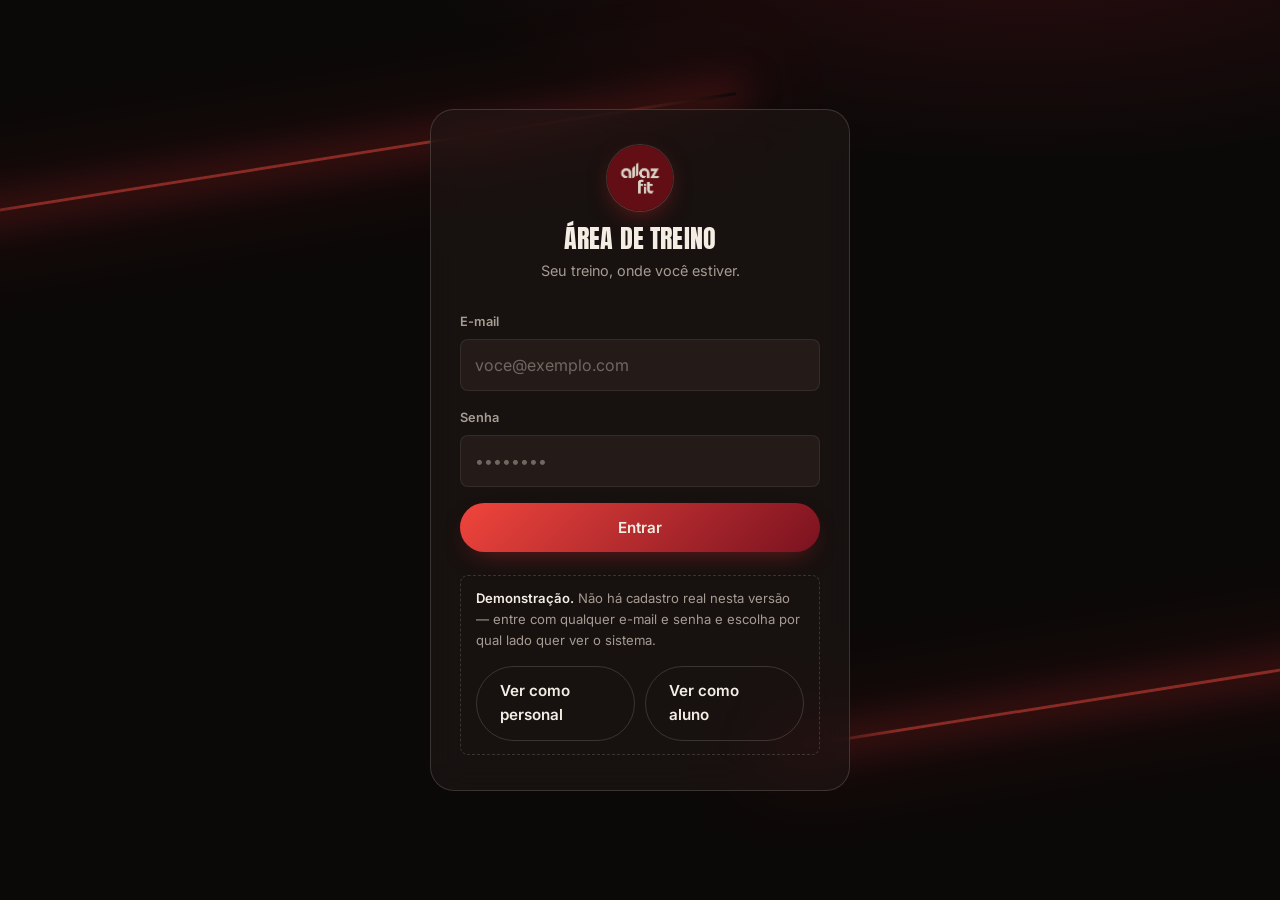
==== app/index.html @ dbc93b49 "Adiciona prototipo visual da area de treino Cinco telas navegaveis com dados ficticios, sem banco e " ====
<!doctype html>
<html lang="pt-BR">
<head>
<meta charset="utf-8">
<meta name="viewport" content="width=device-width,initial-scale=1">
<meta name="theme-color" content="#0B0908">
<title>Entrar — Área de Treino Allaz Fit</title>
<link rel="icon" href="../assets/logo.jpg">
<link rel="preconnect" href="https://fonts.googleapis.com">
<link rel="preconnect" href="https://fonts.gstatic.com" crossorigin>
<link href="https://fonts.googleapis.com/css2?family=Anton&family=Inter:wght@400;500;600;700&family=JetBrains+Mono:wght@400;500&display=swap" rel="stylesheet">
<link rel="stylesheet" href="css/app.css">
</head>
<body class="app">

<main class="login">
  <div class="login__faixa login__faixa--1" aria-hidden="true"></div>
  <div class="login__faixa login__faixa--2" aria-hidden="true"></div>

  <div class="login__caixa">
    <div class="login__marca">
      <img src="../assets/logo.jpg" alt="Allaz Fit">
      <div>
        <h1 class="login__titulo">Área de treino</h1>
        <p class="login__sub">Seu treino, onde você estiver.</p>
      </div>
    </div>

    <form id="form">
      <label class="campo">
        <span class="campo__rotulo">E-mail</span>
        <input type="email" id="email" autocomplete="username" placeholder="voce@exemplo.com" required>
      </label>

      <label class="campo">
        <span class="campo__rotulo">Senha</span>
        <input type="password" id="senha" autocomplete="current-password" placeholder="••••••••" required>
      </label>

      <button class="b b--primario b--bloco" type="submit">Entrar</button>
    </form>

    <div class="demo-aviso">
      <b>Demonstração.</b> Não há cadastro real nesta versão — entre com qualquer
      e-mail e senha e escolha por qual lado quer ver o sistema.
      <div style="display:flex;gap:.6rem;margin-top:.9rem;flex-wrap:wrap">
        <a class="b b--fantasma" style="flex:1;min-width:130px" href="personal.html">Ver como personal</a>
        <a class="b b--fantasma" style="flex:1;min-width:130px" href="treino.html">Ver como aluno</a>
      </div>
    </div>
  </div>
</main>

<script type="module">
  // No protótipo o login não valida nada: ele existe para mostrar o formato.
  // Quem digita um e-mail com "aluno" entra pelo lado do aluno; o resto, pelo
  // do personal — assim dá para demonstrar os dois caminhos sem explicar nada.
  document.getElementById('form').addEventListener('submit', (e) => {
    e.preventDefault();
    const email = document.getElementById('email').value.toLowerCase();
    const destino = email.includes('aluno') ? 'treino.html' : 'personal.html';
    window.location.href = destino;
  });
</script>

</body>
</html>
---- app/css/app.css ----
/* =========================================================
   ALLAZ FIT — Área de treino (protótipo visual)
   Herda os tokens do site institucional. O layout, porém, é de
   aplicativo: a área do personal é densa e administrativa; a do
   aluno é um placar, lido de pé com o celular na mão.
   ========================================================= */

@import url('../../css/style.css');

:root{
  --app-topo-h:60px;
  --app-nav-h:68px;
  --app-max:760px;
  --app-max-wide:1100px;
}

/* ---------- ESTRUTURA ---------- */

body.app{
  background:
    radial-gradient(ellipse 70% 40% at 80% -10%, rgba(122,18,32,.30), transparent 70%),
    var(--ink);
  min-height:100svh;
}

.app-topo{
  position:sticky;top:0;z-index:50;
  height:var(--app-topo-h);
  display:flex;align-items:center;gap:1rem;
  padding-inline:var(--gutter);
  background:rgba(11,9,8,.82);
  backdrop-filter:blur(14px) saturate(140%);
  border-bottom:1px solid var(--line);
}
.app-topo__marca{display:flex;align-items:center;gap:.7rem;min-width:0}
.app-topo__marca img{width:34px;height:34px;border-radius:50%;object-fit:cover;flex:none;
  box-shadow:0 0 0 1px var(--line-strong)}
.app-topo__titulo{
  font-family:var(--f-display);font-size:1.05rem;letter-spacing:.02em;
  text-transform:uppercase;color:var(--bone);
  white-space:nowrap;overflow:hidden;text-overflow:ellipsis;
}
.app-topo__sub{font-size:var(--fs-xs);color:var(--smoke-2);margin-top:-2px}
.app-topo__acoes{margin-left:auto;display:flex;align-items:center;gap:.5rem;flex:none}

.app-voltar{
  display:inline-flex;align-items:center;gap:.45rem;
  font-size:.86rem;font-weight:600;color:var(--smoke);
  padding:.5rem .2rem;
}
.app-voltar:hover{color:var(--bone)}
.app-voltar svg{width:1.05em;height:1.05em}

.app-conteudo{
  width:100%;max-width:var(--app-max);margin-inline:auto;
  padding-inline:var(--gutter);
  padding-block:1.6rem calc(var(--app-nav-h) + 2.5rem);
}
.app-conteudo--wide{max-width:var(--app-max-wide)}

/* ---------- NAVEGAÇÃO DO ALUNO ---------- */

.app-nav{
  position:fixed;inset-inline:0;bottom:0;z-index:60;
  height:var(--app-nav-h);
  display:grid;grid-template-columns:repeat(4,1fr);
  background:rgba(16,12,11,.92);
  backdrop-filter:blur(16px) saturate(140%);
  border-top:1px solid var(--line);
  padding-bottom:env(safe-area-inset-bottom);
}
.app-nav button{
  display:flex;flex-direction:column;align-items:center;justify-content:center;gap:.25rem;
  font-size:.7rem;font-weight:600;letter-spacing:.02em;
  color:var(--smoke-2);
  position:relative;
  transition:color var(--t-fast);
  cursor:pointer;
}
.app-nav button svg{width:21px;height:21px;stroke-width:1.7}
.app-nav button:hover{color:var(--smoke)}
.app-nav button[aria-current="true"]{color:var(--ember-2)}
/* A luz acesa marca onde você está — mesmo motivo das faixas do site. */
.app-nav button[aria-current="true"]::before{
  content:'';position:absolute;top:0;left:22%;right:22%;height:2px;
  background:var(--ember-2);
  box-shadow:0 0 10px 1px var(--ember-glow);
}

/* ---------- CABEÇALHOS DE SEÇÃO ---------- */

.tela-titulo{
  font-family:var(--f-display);font-size:clamp(1.7rem,5vw,2.3rem);
  text-transform:uppercase;color:var(--bone);line-height:1;
}
.tela-sub{color:var(--smoke);margin-top:.5rem;font-size:.95rem;max-width:52ch}
.tela-cabecalho{margin-bottom:1.6rem}

.secao-rotulo{
  font-family:var(--f-mono);font-size:var(--fs-xs);letter-spacing:.16em;
  text-transform:uppercase;color:var(--smoke-2);
  margin:2rem 0 .9rem;
}

/* ---------- BOTÕES ---------- */

.b{
  display:inline-flex;align-items:center;justify-content:center;gap:.55em;
  min-height:48px;padding:.8em 1.5em;border-radius:999px;
  font-weight:600;font-size:.95rem;cursor:pointer;
  transition:transform var(--t-fast),box-shadow var(--t-fast),
             background var(--t-fast),border-color var(--t-fast),color var(--t-fast);
}
.b svg{width:1.15em;height:1.15em;flex:none}
.b--primario{
  background:linear-gradient(135deg,var(--ember-2),var(--wine));
  color:var(--bone);
  box-shadow:0 10px 26px -12px var(--ember-glow);
}
.b--primario:hover{transform:translateY(-2px);box-shadow:0 16px 32px -12px var(--ember-glow)}
.b--fantasma{border:1.5px solid var(--line-strong);color:var(--bone)}
.b--fantasma:hover{border-color:var(--ember-2);background:var(--ember-soft)}
.b--sutil{color:var(--smoke);padding:.6em .9em;min-height:40px;font-size:.88rem}
.b--sutil:hover{color:var(--bone);background:var(--surface-2)}
.b--perigo:hover{color:var(--ember-2);background:var(--ember-soft)}
.b--bloco{width:100%}
.b:disabled{opacity:.45;cursor:not-allowed;transform:none;box-shadow:none}

.b--icone{
  min-height:38px;width:38px;padding:0;border-radius:var(--r-sm);
  color:var(--smoke-2);flex:none;
}
.b--icone:hover{color:var(--bone);background:var(--surface-2)}
.b--icone svg{width:17px;height:17px}

/* ---------- CAMPOS ---------- */

.campo{display:block;margin-bottom:1rem}
.campo__rotulo{
  display:block;font-size:.8rem;font-weight:600;color:var(--smoke);
  margin-bottom:.4rem;
}
.campo input,.campo textarea,.campo select{
  width:100%;
  /* 16px é o mínimo: abaixo disso o Safari do iPhone dá zoom ao focar,
     o que atrapalha justamente no meio do treino. */
  font-size:16px;
  padding:.75rem .9rem;
  background:var(--surface-2);
  border:1px solid var(--line);
  border-radius:var(--r-sm);
  color:var(--bone);
  transition:border-color var(--t-fast),background var(--t-fast);
}
.campo input::placeholder,.campo textarea::placeholder{color:var(--smoke-2)}
.campo input:focus,.campo textarea:focus,.campo select:focus{
  border-color:var(--ember-2);background:var(--surface);
}
.campo textarea{resize:vertical;min-height:76px;line-height:1.55}
.campo__dica{font-size:var(--fs-xs);color:var(--smoke-2);margin-top:.4rem;line-height:1.5}

.campo-linha{display:grid;gap:.8rem}
.campo-linha--2{grid-template-columns:1fr 1fr}
.campo-linha--3{grid-template-columns:1fr 1fr 1fr}
.campo-linha .campo{margin-bottom:0}

/* ---------- AVISOS E VAZIOS ---------- */

.aviso{
  padding:.85rem 1rem;border-radius:var(--r-sm);
  background:var(--ember-soft);border:1px solid rgba(212,42,48,.35);
  color:var(--bone);font-size:.9rem;line-height:1.55;
}
.aviso--ok{background:rgba(72,160,102,.12);border-color:rgba(72,160,102,.4)}

.vazio{
  text-align:center;color:var(--smoke);
  padding:3rem 1.5rem;
  border:1px dashed var(--line-strong);border-radius:var(--r);
  line-height:1.6;
}
.vazio strong{display:block;color:var(--bone);font-size:1.05rem;margin-bottom:.4rem;font-weight:600}

/* ---------- ETIQUETAS ---------- */

.chip{
  display:inline-flex;align-items:center;gap:.4em;
  font-family:var(--f-mono);font-size:var(--fs-xs);letter-spacing:.08em;
  text-transform:uppercase;
  padding:.3em .7em;border-radius:999px;
  border:1px solid var(--line-strong);color:var(--smoke);
  white-space:nowrap;
}
.chip--ativo{
  color:var(--ember-2);border-color:rgba(212,42,48,.45);background:var(--ember-soft);
}
.chip--alerta{color:#E8B84B;border-color:rgba(232,184,75,.4)}

/* ---------- LISTA DE ALUNOS (área do personal) ---------- */

.lista{display:flex;flex-direction:column;gap:.5rem}

.aluno-linha{
  display:flex;align-items:center;gap:1rem;
  padding:.9rem 1.1rem;
  background:var(--surface);
  border:1px solid var(--line);
  border-radius:var(--r);
  transition:border-color var(--t-fast),background var(--t-fast),transform var(--t-fast);
}
.aluno-linha:hover{border-color:var(--line-strong);background:var(--surface-2);transform:translateX(2px)}
.aluno-linha__inicial{
  width:42px;height:42px;border-radius:50%;flex:none;
  display:grid;place-items:center;
  font-family:var(--f-display);font-size:1.05rem;color:var(--bone);
  background:linear-gradient(140deg,var(--wine),var(--wine-2));
  box-shadow:inset 0 0 0 1px var(--line-strong);
}
.aluno-linha__corpo{min-width:0;flex:1}
.aluno-linha__nome{font-weight:600;color:var(--bone);font-size:1rem}
.aluno-linha__meta{font-size:.82rem;color:var(--smoke-2);margin-top:.15rem}
.aluno-linha__seta{color:var(--smoke-2);flex:none}
.aluno-linha__seta svg{width:18px;height:18px}

.busca{position:relative;margin-bottom:1.2rem}
.busca svg{
  position:absolute;left:.95rem;top:50%;transform:translateY(-50%);
  width:17px;height:17px;color:var(--smoke-2);pointer-events:none;
}
.busca input{
  width:100%;font-size:16px;
  padding:.8rem 1rem .8rem 2.7rem;
  background:var(--surface);border:1px solid var(--line);
  border-radius:999px;color:var(--bone);
}
.busca input:focus{border-color:var(--ember-2)}
.busca input::placeholder{color:var(--smoke-2)}

.barra-acao{
  display:flex;gap:.7rem;align-items:center;flex-wrap:wrap;
  margin-bottom:1.4rem;
}

/* ---------- CARTÕES DE PLANO ---------- */

.plano-cartao{
  background:var(--surface);border:1px solid var(--line);
  border-radius:var(--r);padding:1.1rem 1.2rem;
  display:flex;flex-direction:column;gap:.8rem;
}
.plano-cartao--ativo{
  border-color:rgba(212,42,48,.35);
  background:linear-gradient(180deg,rgba(212,42,48,.07),transparent 55%),var(--surface);
}
.plano-cartao__topo{display:flex;align-items:flex-start;gap:.8rem}
.plano-cartao__nome{font-weight:600;color:var(--bone);font-size:1.05rem;flex:1}
.plano-cartao__meta{font-size:.85rem;color:var(--smoke);margin-top:.2rem}
.plano-cartao__rodape{display:flex;gap:.6rem;flex-wrap:wrap}

/* ---------- ABAS ---------- */

.abas{
  display:flex;gap:.3rem;
  border-bottom:1px solid var(--line);
  margin-bottom:1.5rem;
}
.abas button{
  padding:.75rem 1.1rem;font-size:.92rem;font-weight:600;
  color:var(--smoke-2);position:relative;cursor:pointer;
  transition:color var(--t-fast);
}
.abas button:hover{color:var(--smoke)}
.abas button[aria-selected="true"]{color:var(--bone)}
.abas button[aria-selected="true"]::after{
  content:'';position:absolute;left:0;right:0;bottom:-1px;height:2px;
  background:var(--ember-2);box-shadow:0 0 10px var(--ember-glow);
}

/* =========================================================
   ÁREA DO ALUNO — o placar
   ========================================================= */

/* --- Cartão de divisão (tela Hoje) --- */

.divisao-cartao{
  position:relative;
  display:block;
  padding:1.3rem 1.3rem 1.3rem 1.6rem;
  background:linear-gradient(110deg,var(--surface-2),var(--surface));
  border:1px solid var(--line);
  border-radius:var(--r);
  overflow:hidden;
  transition:border-color var(--t-fast),transform var(--t-fast);
}
.divisao-cartao:hover{border-color:var(--line-strong);transform:translateY(-2px)}
/* A régua acesa à esquerda: a faixa de LED do site, agora dizendo algo. */
.divisao-cartao::before{
  content:'';position:absolute;left:0;top:14%;bottom:14%;width:3px;
  background:var(--ember-2);
  box-shadow:0 0 14px 2px var(--ember-glow);
  border-radius:0 2px 2px 0;
}
.divisao-cartao--frio::before{
  background:var(--smoke-2);box-shadow:none;opacity:.5;
}
.divisao-cartao__topo{display:flex;align-items:baseline;gap:.8rem;flex-wrap:wrap}
.divisao-cartao__letra{
  font-family:var(--f-display);font-size:2.1rem;line-height:.9;
  color:var(--bone);text-transform:uppercase;
}
.divisao-cartao__foco{color:var(--smoke);font-size:1rem;flex:1;min-width:0}
.divisao-cartao__rodape{
  display:flex;align-items:center;gap:.9rem;flex-wrap:wrap;
  margin-top:.9rem;font-size:.84rem;color:var(--smoke-2);
}
.divisao-cartao__quando{
  font-family:var(--f-mono);font-size:var(--fs-xs);letter-spacing:.06em;
  text-transform:uppercase;
}
.divisao-cartao__quando--atrasado{color:#E8B84B}

/* --- Faixa de exercício (tela Treino) --- */

.exercicio{
  position:relative;
  padding:1.2rem 0 1.3rem 1.1rem;
  border-bottom:1px solid var(--line);
}
.exercicio:last-of-type{border-bottom:0}
.exercicio::before{
  content:'';position:absolute;left:0;top:1.35rem;bottom:1.45rem;width:2px;
  background:var(--line-strong);border-radius:2px;
  transition:background var(--t-fast),box-shadow var(--t-fast);
}
.exercicio--feito::before{
  background:var(--ember);box-shadow:0 0 12px 1px var(--ember-glow);
}
.exercicio__topo{display:flex;align-items:flex-start;gap:.9rem}
.exercicio__nome{
  font-size:1.08rem;font-weight:600;color:var(--bone);flex:1;line-height:1.3;
}
.exercicio__ultima{
  display:block;margin-top:.3rem;
  font-family:var(--f-mono);font-size:var(--fs-xs);letter-spacing:.04em;
  color:var(--smoke-2);
}
.exercicio__ultima b{color:var(--smoke);font-weight:500}

/* O número é o herói da tela: lido de pé, à distância de um braço. */
.prescricao{
  display:flex;align-items:baseline;gap:.55rem;flex-wrap:wrap;
  margin:.85rem 0 0;
}
.prescricao__series{
  font-family:var(--f-display);
  font-size:clamp(2.4rem,11vw,3.2rem);line-height:.85;
  color:var(--bone);letter-spacing:.01em;
}
.prescricao__x{
  font-family:var(--f-display);font-size:1.3rem;color:var(--ember-2);
  transform:translateY(-.35em);
}
.prescricao__detalhes{
  display:flex;gap:.5rem;flex-wrap:wrap;align-items:center;
  margin-left:auto;
  font-family:var(--f-mono);font-size:.82rem;color:var(--smoke);
}
.prescricao__detalhes span{
  padding:.28em .6em;border-radius:var(--r-sm);
  background:var(--surface-2);border:1px solid var(--line);
  white-space:nowrap;
}

.exercicio__obs{
  margin-top:.85rem;padding:.7rem .9rem;
  background:var(--surface);border-left:2px solid var(--wine);
  border-radius:0 var(--r-sm) var(--r-sm) 0;
  font-size:.9rem;color:var(--smoke);line-height:1.55;
}

.exercicio__acoes{display:flex;gap:.6rem;align-items:center;margin-top:1rem;flex-wrap:wrap}

/* --- Registro de carga --- */

.registro{
  display:flex;gap:.6rem;align-items:flex-end;margin-top:1rem;flex-wrap:wrap;
}
.registro__campo{flex:1;min-width:92px}
.registro__campo label{
  display:block;font-size:var(--fs-xs);color:var(--smoke-2);
  margin-bottom:.3rem;font-family:var(--f-mono);letter-spacing:.06em;
  text-transform:uppercase;
}
.registro__campo input{
  width:100%;font-size:17px;font-weight:600;text-align:center;
  padding:.6rem .5rem;
  background:var(--surface-2);border:1px solid var(--line);
  border-radius:var(--r-sm);color:var(--bone);
}
.registro__campo input:focus{border-color:var(--ember-2)}

.feito-btn{
  display:inline-flex;align-items:center;justify-content:center;gap:.5em;
  min-height:46px;padding:0 1.1em;border-radius:var(--r-sm);
  border:1.5px solid var(--line-strong);
  color:var(--smoke);font-weight:600;font-size:.9rem;cursor:pointer;
  transition:all var(--t-fast);flex:none;
}
.feito-btn svg{width:18px;height:18px}
.feito-btn[aria-pressed="true"]{
  border-color:var(--ember);color:var(--bone);background:var(--ember-soft);
}

/* --- Rodapé do treino --- */

.treino-rodape{
  margin-top:2rem;padding-top:1.5rem;border-top:1px solid var(--line-strong);
}
.treino-progresso{
  display:flex;align-items:center;gap:.8rem;margin-bottom:1.2rem;
  font-family:var(--f-mono);font-size:.84rem;color:var(--smoke);
}
.treino-progresso__barra{
  flex:1;height:4px;border-radius:2px;background:var(--surface-2);
  overflow:hidden;
}
.treino-progresso__preenchido{
  height:100%;border-radius:2px;
  background:linear-gradient(90deg,var(--wine),var(--ember-2));
  box-shadow:0 0 10px var(--ember-glow);
  transition:width .35s var(--e-out);
}

/* ---------- HISTÓRICO ---------- */

.historico-grupo{
  background:var(--surface);border:1px solid var(--line);
  border-radius:var(--r);overflow:hidden;
}
.historico-grupo + .historico-grupo{margin-top:.7rem}
.historico-grupo__cabeca{
  display:flex;align-items:center;gap:.9rem;width:100%;
  padding:1rem 1.1rem;cursor:pointer;text-align:left;
}
.historico-grupo__cabeca:hover{background:var(--surface-2)}
.historico-grupo__letra{
  font-family:var(--f-display);font-size:1.5rem;color:var(--bone);flex:none;
}
.historico-grupo__info{flex:1;min-width:0}
.historico-grupo__titulo{font-weight:600;color:var(--bone);font-size:.98rem}
.historico-grupo__meta{font-size:.82rem;color:var(--smoke-2);margin-top:.15rem}
.historico-grupo__corpo{
  padding:0 1.1rem 1.1rem;
  border-top:1px solid var(--line);
  padding-top:1rem;
}

.evolucao{display:flex;flex-direction:column;gap:.1rem}
.evolucao__linha{
  display:flex;align-items:center;gap:.9rem;
  padding:.55rem 0;
  font-size:.9rem;
  border-bottom:1px solid rgba(243,237,228,.05);
}
.evolucao__linha:last-child{border-bottom:0}
.evolucao__data{
  font-family:var(--f-mono);font-size:var(--fs-xs);color:var(--smoke-2);
  flex:none;width:5.2rem;
}
.evolucao__ex{flex:1;color:var(--smoke);min-width:0}
.evolucao__carga{
  font-family:var(--f-mono);font-weight:600;color:var(--bone);flex:none;
}
.evolucao__delta{
  font-family:var(--f-mono);font-size:var(--fs-xs);flex:none;width:3.4rem;text-align:right;
}
.evolucao__delta--sobe{color:#5FBF7F}
.evolucao__delta--desce{color:var(--smoke-2)}

/* ---------- EDITOR DE PLANO ---------- */

.divisao-editor{
  background:var(--surface);border:1px solid var(--line);
  border-radius:var(--r);margin-bottom:1rem;overflow:hidden;
}
.divisao-editor__cabeca{
  display:flex;align-items:center;gap:.7rem;
  padding:.9rem 1rem;background:var(--surface-2);
  border-bottom:1px solid var(--line);
}
.divisao-editor__cabeca input{
  background:transparent;border:1px solid transparent;border-radius:var(--r-sm);
  padding:.35rem .5rem;color:var(--bone);font-weight:600;font-size:1rem;
  min-width:0;
}
.divisao-editor__cabeca input:hover{border-color:var(--line)}
.divisao-editor__cabeca input:focus{border-color:var(--ember-2);background:var(--ink)}
.divisao-editor__nome{width:8.5rem;flex:none}
.divisao-editor__foco{flex:1;font-weight:400 !important;color:var(--smoke) !important;font-size:.92rem !important}
.divisao-editor__corpo{padding:1rem}

.ex-editor{
  border:1px solid var(--line);border-radius:var(--r-sm);
  padding:.9rem;margin-bottom:.7rem;background:var(--ink);
}
.ex-editor__topo{display:flex;gap:.6rem;align-items:center;margin-bottom:.8rem}
.ex-editor__ordem{
  font-family:var(--f-mono);font-size:var(--fs-xs);color:var(--smoke-2);
  width:1.4rem;flex:none;text-align:center;
}
.ex-editor__nome{flex:1}
.ex-editor__nome input{
  width:100%;font-size:16px;font-weight:600;
  padding:.55rem .7rem;background:var(--surface-2);
  border:1px solid var(--line);border-radius:var(--r-sm);color:var(--bone);
}
.ex-editor__nome input:focus{border-color:var(--ember-2)}
.ex-editor__grade{display:grid;grid-template-columns:repeat(4,1fr);gap:.5rem;margin-bottom:.7rem}
.ex-editor__grade label{display:block}
.ex-editor__grade span{
  display:block;font-family:var(--f-mono);font-size:var(--fs-xs);
  letter-spacing:.06em;text-transform:uppercase;color:var(--smoke-2);margin-bottom:.3rem;
}
.ex-editor__grade input{
  width:100%;font-size:15px;text-align:center;padding:.5rem .3rem;
  background:var(--surface-2);border:1px solid var(--line);
  border-radius:var(--r-sm);color:var(--bone);
}
.ex-editor__grade input:focus{border-color:var(--ember-2)}

.barra-salvar{
  position:sticky;bottom:0;z-index:40;
  display:flex;align-items:center;gap:1rem;flex-wrap:wrap;
  margin-top:1.5rem;padding:1rem 0;
  background:linear-gradient(180deg,transparent,var(--ink) 22%);
}
.barra-salvar__estado{
  font-family:var(--f-mono);font-size:var(--fs-xs);letter-spacing:.06em;
  text-transform:uppercase;color:var(--smoke-2);margin-left:auto;
}
.barra-salvar__estado--sujo{color:#E8B84B}

/* ---------- MODAL ---------- */

dialog{
  width:min(560px,calc(100vw - 2rem));
  padding:0;border:1px solid var(--line-strong);border-radius:var(--r-lg);
  background:var(--surface);color:var(--bone);
  box-shadow:0 30px 80px -20px rgba(0,0,0,.8);
}
dialog::backdrop{background:rgba(5,4,4,.78);backdrop-filter:blur(3px)}
.modal__cabeca{
  display:flex;align-items:center;gap:1rem;
  padding:1.2rem 1.3rem;border-bottom:1px solid var(--line);
}
.modal__titulo{
  font-family:var(--f-display);font-size:1.25rem;text-transform:uppercase;
  color:var(--bone);flex:1;line-height:1.1;
}
.modal__corpo{padding:1.3rem}
.modal__rodape{
  display:flex;gap:.7rem;justify-content:flex-end;flex-wrap:wrap;
  padding:0 1.3rem 1.3rem;
}

.video-quadro{
  position:relative;aspect-ratio:16/9;width:100%;
  border-radius:var(--r);overflow:hidden;background:#000;
  border:1px solid var(--line);
}
.video-quadro iframe{width:100%;height:100%;border:0;display:block}

/* ---------- LOGIN ---------- */

.login{
  min-height:100svh;display:grid;place-items:center;
  padding:2rem var(--gutter);
  position:relative;overflow:hidden;
}
/* As faixas do hero do site, em repouso — a mesma casa, outro cômodo. */
.login__faixa{
  position:absolute;height:3px;border-radius:2px;pointer-events:none;
  background:linear-gradient(90deg,transparent,var(--ember-2) 20%,var(--ember-2) 80%,transparent);
  box-shadow:0 0 34px 8px var(--ember-glow),0 0 90px 18px rgba(212,42,48,.35);
  opacity:.55;
}
.login__faixa--1{width:70%;top:18%;left:-12%;transform:rotate(-9deg)}
.login__faixa--2{width:50%;bottom:22%;right:-10%;transform:rotate(-9deg)}

.login__caixa{
  position:relative;z-index:1;
  width:min(420px,100%);
  background:rgba(28,21,20,.72);
  backdrop-filter:blur(18px) saturate(140%);
  border:1px solid var(--line-strong);
  border-radius:var(--r-lg);
  padding:2.2rem 1.8rem;
}
.login__marca{display:flex;flex-direction:column;align-items:center;gap:.9rem;margin-bottom:1.8rem}
.login__marca img{width:66px;height:66px;border-radius:50%;object-fit:cover;
  box-shadow:0 0 0 1px var(--line-strong),0 8px 26px -8px var(--ember-glow)}
.login__titulo{
  font-family:var(--f-display);font-size:1.6rem;text-transform:uppercase;
  color:var(--bone);line-height:1;text-align:center;
}
.login__sub{color:var(--smoke);font-size:.9rem;text-align:center;margin-top:.45rem}

.demo-aviso{
  margin-top:1.4rem;padding:.8rem .95rem;
  border:1px dashed var(--line-strong);border-radius:var(--r-sm);
  font-size:.82rem;color:var(--smoke);line-height:1.6;
}
.demo-aviso b{color:var(--bone);font-weight:600}

/* ---------- RESPONSIVO ---------- */

@media (min-width:721px){
  .app-nav{
    position:sticky;top:var(--app-topo-h);bottom:auto;
    height:auto;grid-template-columns:repeat(4,max-content);
    gap:.4rem;padding:.5rem var(--gutter);
    border-top:0;border-bottom:1px solid var(--line);
    justify-content:center;
  }
  .app-nav button{flex-direction:row;gap:.5rem;padding:.6rem 1rem;font-size:.88rem;border-radius:999px}
  .app-nav button[aria-current="true"]{background:var(--ember-soft)}
  .app-nav button[aria-current="true"]::before{display:none}
  .app-conteudo{padding-bottom:4rem}
}

@media (max-width:560px){
  .campo-linha--2,.campo-linha--3{grid-template-columns:1fr}
  .ex-editor__grade{grid-template-columns:1fr 1fr}
  .prescricao__detalhes{margin-left:0;width:100%;margin-top:.6rem}
}

@media (prefers-reduced-motion:reduce){
  *,*::before,*::after{
    animation-duration:.01ms !important;transition-duration:.01ms !important;
  }
  .aluno-linha:hover,.divisao-cartao:hover,.b--primario:hover{transform:none}
}
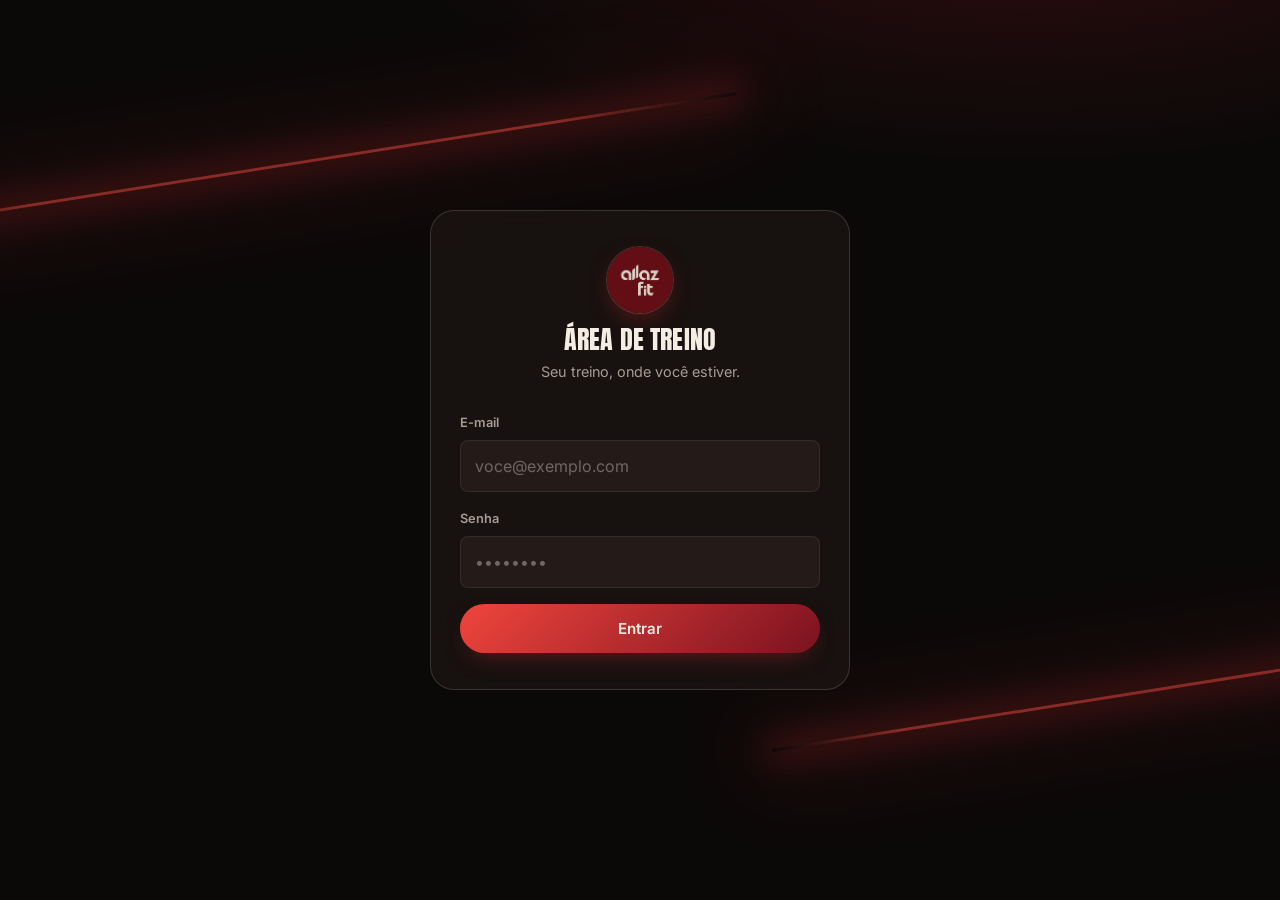
==== commit 740aba26: "Adiciona login e guarda de sessão real (Supabase Auth) Substitui o login de demonstração do protótip" ====
--- a/app/index.html
+++ b/app/index.html
@@ -37,29 +37,44 @@
         <input type="password" id="senha" autocomplete="current-password" placeholder="••••••••" required>
       </label>
 
-      <button class="b b--primario b--bloco" type="submit">Entrar</button>
+      <p class="aviso" id="erro" hidden></p>
+
+      <button class="b b--primario b--bloco" type="submit" id="entrar">Entrar</button>
     </form>
-
-    <div class="demo-aviso">
-      <b>Demonstração.</b> Não há cadastro real nesta versão — entre com qualquer
-      e-mail e senha e escolha por qual lado quer ver o sistema.
-      <div style="display:flex;gap:.6rem;margin-top:.9rem;flex-wrap:wrap">
-        <a class="b b--fantasma" style="flex:1;min-width:130px" href="personal.html">Ver como personal</a>
-        <a class="b b--fantasma" style="flex:1;min-width:130px" href="treino.html">Ver como aluno</a>
-      </div>
-    </div>
   </div>
 </main>
 
 <script type="module">
-  // No protótipo o login não valida nada: ele existe para mostrar o formato.
-  // Quem digita um e-mail com "aluno" entra pelo lado do aluno; o resto, pelo
-  // do personal — assim dá para demonstrar os dois caminhos sem explicar nada.
-  document.getElementById('form').addEventListener('submit', (e) => {
+  import { entrar, perfilAtual, paginaDoPapel } from './js/auth.js';
+
+  const perfilJaLogado = await perfilAtual();
+  if (perfilJaLogado) {
+    window.location.replace(paginaDoPapel(perfilJaLogado.papel));
+  }
+
+  const form = document.getElementById('form');
+  const botao = document.getElementById('entrar');
+  const erro = document.getElementById('erro');
+
+  form.addEventListener('submit', async (e) => {
     e.preventDefault();
-    const email = document.getElementById('email').value.toLowerCase();
-    const destino = email.includes('aluno') ? 'treino.html' : 'personal.html';
-    window.location.href = destino;
+    erro.hidden = true;
+    botao.disabled = true;
+    botao.textContent = 'Entrando…';
+
+    const email = document.getElementById('email').value;
+    const senha = document.getElementById('senha').value;
+    const resultado = await entrar(email, senha);
+
+    if (!resultado.ok) {
+      erro.textContent = resultado.erro;
+      erro.hidden = false;
+      botao.disabled = false;
+      botao.textContent = 'Entrar';
+      return;
+    }
+
+    window.location.href = paginaDoPapel(resultado.papel);
   });
 </script>
 
